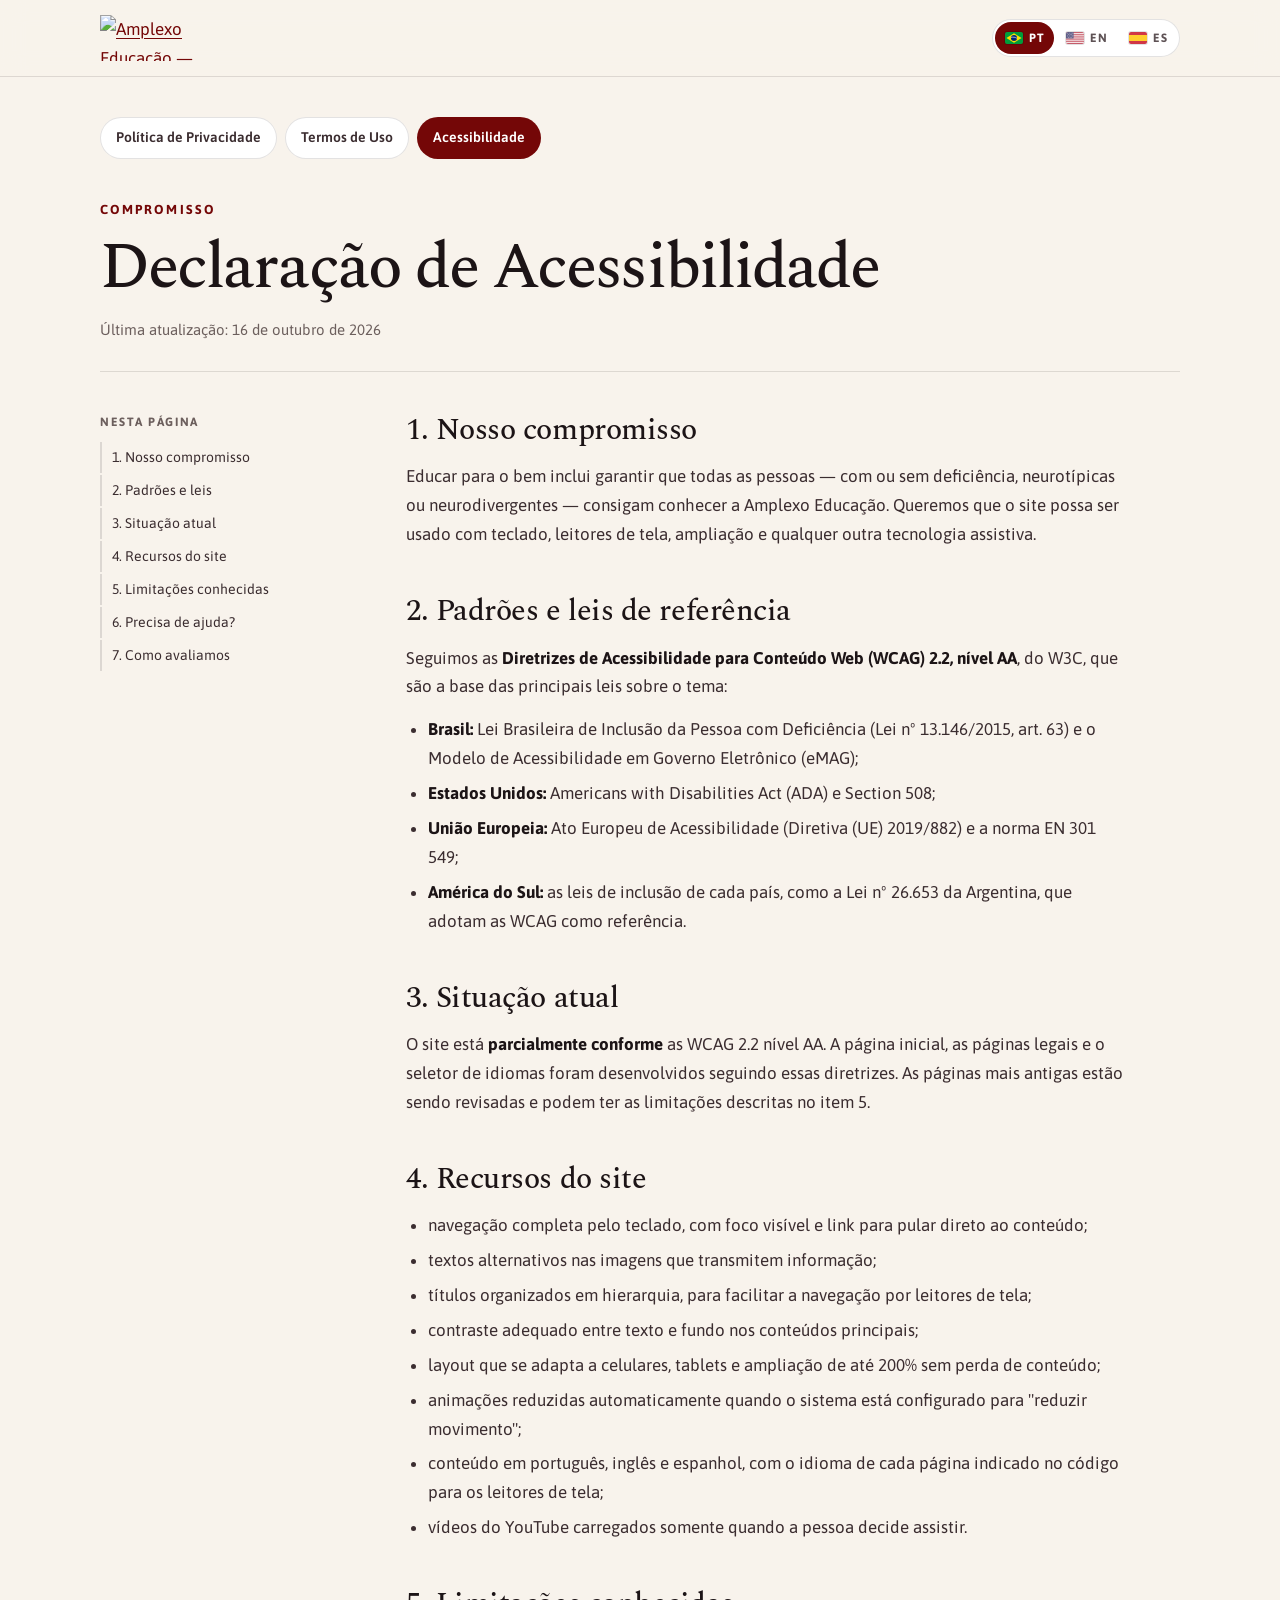
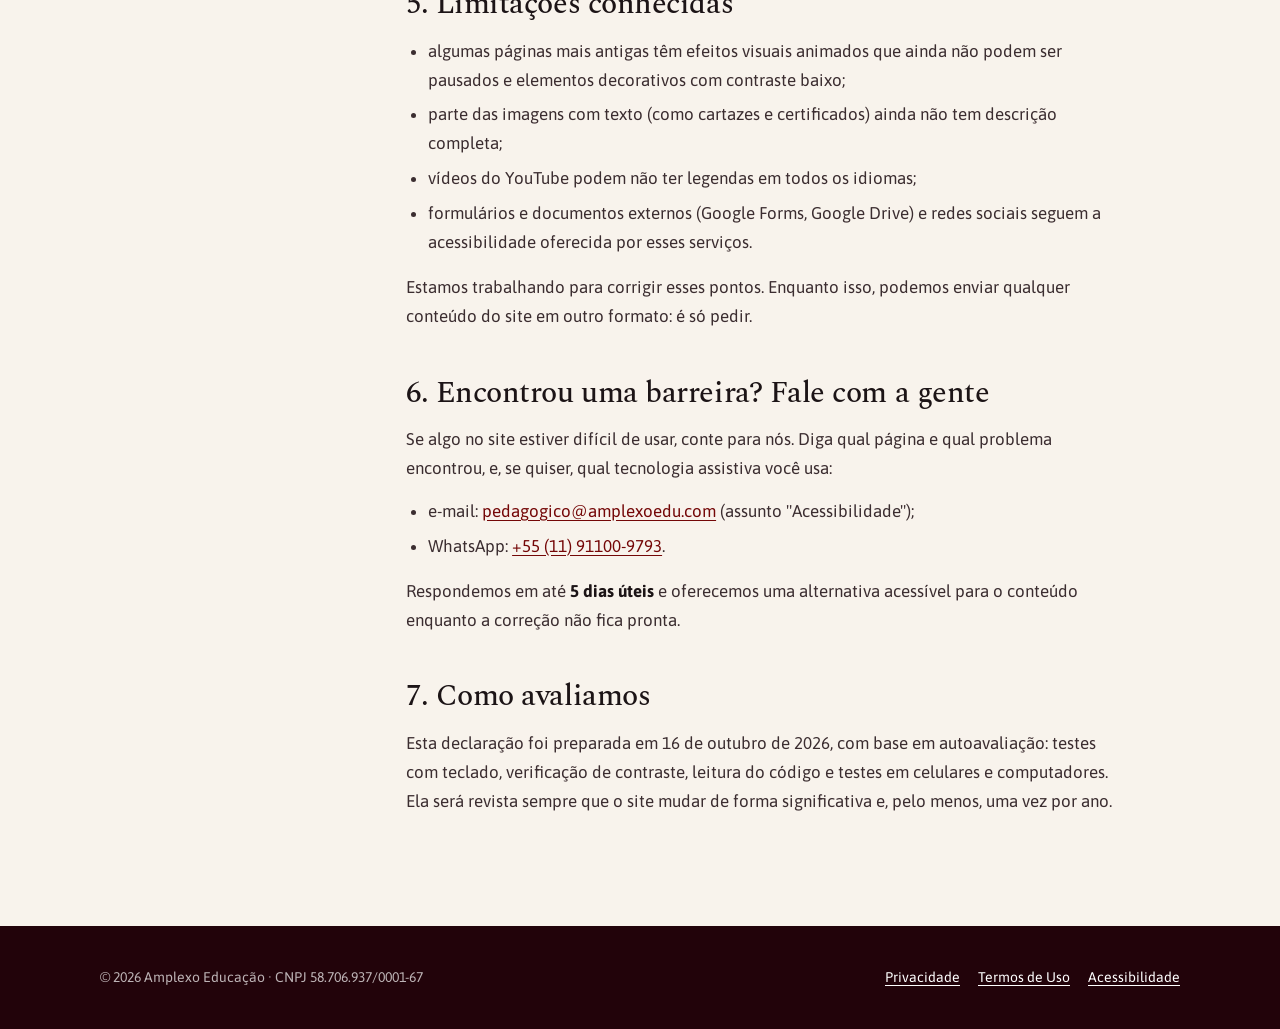
==== acessibilidade/index.html @ 41a7c073 "Site em português, inglês e espanhol, com páginas legais - Todas as páginas em PT (raiz), EN (en/) e" ====
<!doctype html>
<html lang="pt-BR">
<head>
  <meta charset="utf-8">
  <meta name="viewport" content="width=device-width, initial-scale=1">
  <title>Declaração de Acessibilidade | Amplexo Educação</title>
  <meta name="description" content="Compromisso da Amplexo Educação com um site acessível a todas as pessoas: padrões seguidos, recursos, limitações conhecidas e como pedir ajuda.">
  <link rel="canonical" href="https://amplexoedu.com/acessibilidade/">
  <link rel="icon" href="../assets/images/redlogo.png">
  <meta name="theme-color" content="#f8f3ec">
  <!-- idiomas:inicio -->
  <link rel="alternate" hreflang="pt-BR" href="https://amplexoedu.com/acessibilidade/">
  <link rel="alternate" hreflang="en" href="https://amplexoedu.com/en/accessibility/">
  <link rel="alternate" hreflang="es" href="https://amplexoedu.com/es/accesibilidad/">
  <link rel="alternate" hreflang="x-default" href="https://amplexoedu.com/en/accessibility/">
  <link rel="stylesheet" href="../css/global.css">
  <script src="../js/global.js"></script>
  <!-- idiomas:fim -->
  <link rel="stylesheet" href="../css/fonts.css">
  <link rel="stylesheet" href="../css/legal.css">
</head>
<body>
  <a class="skip-link" href="#conteudo">Ir para o conteúdo</a>

  <header class="legal-top">
    <div class="legal-shell legal-top-inner">
      <a class="legal-brand" href="../"><img src="../assets/images/amplexo-logo-full.png" alt="Amplexo Educação — página inicial" width="1590" height="731"></a>
      <!-- idioma:seletor --><nav class="lang-switch" aria-label="Escolher idioma"><a href="./" hreflang="pt-BR" lang="pt-BR" data-idioma="pt" aria-label="Português" title="Português" aria-current="true"><img src="../assets/flags/br.svg" alt="" width="18" height="13"><span>PT</span></a><a href="../en/accessibility/" hreflang="en" lang="en" data-idioma="en" aria-label="English" title="English"><img src="../assets/flags/us.svg" alt="" width="18" height="13"><span>EN</span></a><a href="../es/accesibilidad/" hreflang="es" lang="es" data-idioma="es" aria-label="Español" title="Español"><img src="../assets/flags/es.svg" alt="" width="18" height="13"><span>ES</span></a></nav><!-- /idioma:seletor -->
    </div>
  </header>

  <main id="conteudo" class="legal-shell">
    <nav class="legal-tabs" aria-label="Documentos legais">
      <a href="../privacidade/">Política de Privacidade</a>
      <a href="../termos/">Termos de Uso</a>
      <a href="../acessibilidade/" aria-current="page">Acessibilidade</a>
    </nav>

    <header class="legal-head">
      <p class="legal-kicker">Compromisso</p>
      <h1>Declaração de Acessibilidade</h1>
      <p class="legal-updated">Última atualização: <time datetime="2026-10-16">16 de outubro de 2026</time></p>
    </header>

    <div class="legal-body">
      <nav class="legal-toc" aria-label="Nesta página">
        <p>Nesta página</p>
        <ol>
          <li><a href="#compromisso">1. Nosso compromisso</a></li>
          <li><a href="#padroes">2. Padrões e leis</a></li>
          <li><a href="#situacao">3. Situação atual</a></li>
          <li><a href="#recursos">4. Recursos do site</a></li>
          <li><a href="#limitacoes">5. Limitações conhecidas</a></li>
          <li><a href="#ajuda">6. Precisa de ajuda?</a></li>
          <li><a href="#avaliacao">7. Como avaliamos</a></li>
        </ol>
      </nav>

      <div class="legal-content">
        <section id="compromisso">
          <h2>1. Nosso compromisso</h2>
          <p>Educar para o bem inclui garantir que todas as pessoas — com ou sem deficiência, neurotípicas ou neurodivergentes — consigam conhecer a Amplexo Educação. Queremos que o site possa ser usado com teclado, leitores de tela, ampliação e qualquer outra tecnologia assistiva.</p>
        </section>

        <section id="padroes">
          <h2>2. Padrões e leis de referência</h2>
          <p>Seguimos as <strong>Diretrizes de Acessibilidade para Conteúdo Web (WCAG) 2.2, nível AA</strong>, do W3C, que são a base das principais leis sobre o tema:</p>
          <ul>
            <li><strong>Brasil:</strong> Lei Brasileira de Inclusão da Pessoa com Deficiência (Lei nº 13.146/2015, art. 63) e o Modelo de Acessibilidade em Governo Eletrônico (eMAG);</li>
            <li><strong>Estados Unidos:</strong> Americans with Disabilities Act (ADA) e Section 508;</li>
            <li><strong>União Europeia:</strong> Ato Europeu de Acessibilidade (Diretiva (UE) 2019/882) e a norma EN 301 549;</li>
            <li><strong>América do Sul:</strong> as leis de inclusão de cada país, como a Lei nº 26.653 da Argentina, que adotam as WCAG como referência.</li>
          </ul>
        </section>

        <section id="situacao">
          <h2>3. Situação atual</h2>
          <p>O site está <strong>parcialmente conforme</strong> as WCAG 2.2 nível AA. A página inicial, as páginas legais e o seletor de idiomas foram desenvolvidos seguindo essas diretrizes. As páginas mais antigas estão sendo revisadas e podem ter as limitações descritas no item 5.</p>
        </section>

        <section id="recursos">
          <h2>4. Recursos do site</h2>
          <ul>
            <li>navegação completa pelo teclado, com foco visível e link para pular direto ao conteúdo;</li>
            <li>textos alternativos nas imagens que transmitem informação;</li>
            <li>títulos organizados em hierarquia, para facilitar a navegação por leitores de tela;</li>
            <li>contraste adequado entre texto e fundo nos conteúdos principais;</li>
            <li>layout que se adapta a celulares, tablets e ampliação de até 200% sem perda de conteúdo;</li>
            <li>animações reduzidas automaticamente quando o sistema está configurado para "reduzir movimento";</li>
            <li>conteúdo em português, inglês e espanhol, com o idioma de cada página indicado no código para os leitores de tela;</li>
            <li>vídeos do YouTube carregados somente quando a pessoa decide assistir.</li>
          </ul>
        </section>

        <section id="limitacoes">
          <h2>5. Limitações conhecidas</h2>
          <ul>
            <li>algumas páginas mais antigas têm efeitos visuais animados que ainda não podem ser pausados e elementos decorativos com contraste baixo;</li>
            <li>parte das imagens com texto (como cartazes e certificados) ainda não tem descrição completa;</li>
            <li>vídeos do YouTube podem não ter legendas em todos os idiomas;</li>
            <li>formulários e documentos externos (Google Forms, Google Drive) e redes sociais seguem a acessibilidade oferecida por esses serviços.</li>
          </ul>
          <p>Estamos trabalhando para corrigir esses pontos. Enquanto isso, podemos enviar qualquer conteúdo do site em outro formato: é só pedir.</p>
        </section>

        <section id="ajuda">
          <h2>6. Encontrou uma barreira? Fale com a gente</h2>
          <p>Se algo no site estiver difícil de usar, conte para nós. Diga qual página e qual problema encontrou, e, se quiser, qual tecnologia assistiva você usa:</p>
          <ul>
            <li>e-mail: <a href="mailto:pedagogico@amplexoedu.com">pedagogico@amplexoedu.com</a> (assunto "Acessibilidade");</li>
            <li>WhatsApp: <a href="https://wa.me/5511911009793">+55 (11) 91100-9793</a>.</li>
          </ul>
          <p>Respondemos em até <strong>5 dias úteis</strong> e oferecemos uma alternativa acessível para o conteúdo enquanto a correção não fica pronta.</p>
        </section>

        <section id="avaliacao">
          <h2>7. Como avaliamos</h2>
          <p>Esta declaração foi preparada em 16 de outubro de 2026, com base em autoavaliação: testes com teclado, verificação de contraste, leitura do código e testes em celulares e computadores. Ela será revista sempre que o site mudar de forma significativa e, pelo menos, uma vez por ano.</p>
        </section>
      </div>
    </div>
  </main>

  <footer class="legal-footer">
    <div class="legal-shell">
      <span>© 2026 Amplexo Educação · CNPJ 58.706.937/0001-67</span>
      <nav aria-label="Informações legais">
        <a href="../privacidade/">Privacidade</a>
        <a href="../termos/">Termos de Uso</a>
        <a href="../acessibilidade/">Acessibilidade</a>
      </nav>
    </div>
  </footer>
</body>
</html>
---- css/global.css ----
/* Amplexo Educação — estilos comuns: seletor de idioma e capa de vídeo do YouTube */

/* ---------- Seletor de idioma ---------- */
.lang-switch {
  --ls-bg: rgba(255, 255, 255, .08);
  --ls-border: rgba(255, 255, 255, .22);
  --ls-hover: rgba(255, 255, 255, .14);
  --ls-active-bg: #fff;
  --ls-active-fg: #740707;
  display: inline-flex; align-items: center; gap: 2px; flex: none;
  padding: 3px; border-radius: 999px;
  background: var(--ls-bg); box-shadow: inset 0 0 0 1px var(--ls-border);
  font-family: inherit; font-size: 12px; font-weight: 700; letter-spacing: .04em; line-height: 1;
}
.lang-switch a {
  display: inline-flex; align-items: center; gap: 6px;
  min-height: 32px; padding: 0 10px; border-radius: 999px;
  color: inherit; text-decoration: none; opacity: .82;
  transition: background .25s, color .25s, opacity .25s;
}
.lang-switch a:hover { opacity: 1; background: var(--ls-hover); }
.lang-switch a[aria-current="true"] { opacity: 1; background: var(--ls-active-bg); color: var(--ls-active-fg); }
.lang-switch a:focus-visible { outline: 2px solid currentColor; outline-offset: 2px; }
.lang-switch img { display: block; width: 18px; height: auto; border-radius: 2px; box-shadow: 0 0 0 1px rgba(0, 0, 0, .14); }
@media (max-width: 520px) {
  .lang-switch a { padding: 0 7px; }
  .lang-switch a span { display: none; } /* no celular, só as bandeiras (o nome do idioma continua no aria-label) */
}

/* Nova página inicial: branco sobre o hero escuro, vinho quando a barra fica clara */
.nav .lang-switch { color: #fff; }
.nav.is-scrolled .lang-switch {
  --ls-bg: rgba(116, 7, 7, .05); --ls-border: rgba(116, 7, 7, .16); --ls-hover: rgba(116, 7, 7, .08);
  --ls-active-bg: #740707; --ls-active-fg: #fff;
  color: #3b2d30;
}
.menu-open .nav .lang-switch { --ls-bg: rgba(255, 255, 255, .08); --ls-border: rgba(255, 255, 255, .22); --ls-active-bg: #fff; --ls-active-fg: #740707; color: #fff; }

/* Páginas do Clube Amplexo (tema claro/escuro do styles.css) */
.nav-controls .lang-switch {
  --ls-bg: var(--card); --ls-border: var(--glass-border); --ls-hover: var(--primary-dim);
  --ls-active-bg: var(--primary); --ls-active-fg: #fff;
  border-radius: 8px; color: var(--text); font-family: 'Outfit', sans-serif;
}
.nav-controls .lang-switch a { border-radius: 6px; }

/* Jornal Amplexo */
.topbar .lang-switch {
  --ls-bg: transparent; --ls-border: rgba(116, 7, 7, .18); --ls-hover: rgba(116, 7, 7, .07);
  --ls-active-bg: #740707; --ls-active-fg: #fff;
  justify-self: end; color: #740707;
}
.topbar-inner:has(.lang-switch) { grid-template-columns: 1fr auto 1fr; }
.topbar .edition { display: none; }

/* Páginas legais */
.legal-top .lang-switch {
  --ls-bg: #fff; --ls-border: rgba(28, 20, 22, .12); --ls-hover: rgba(116, 7, 7, .06);
  --ls-active-bg: #740707; --ls-active-fg: #fff;
  color: #3b2d30;
}

/* ---------- Vídeo do YouTube: capa que só carrega o player ao clicar ---------- */
.yt-facade {
  position: absolute; inset: 0; width: 100%; height: 100%;
  display: grid; place-items: center; align-content: center; gap: 10px;
  padding: 16px; border: 0; cursor: pointer;
  background: #000; color: #fff; font: inherit; text-align: center;
  overflow: hidden;
}
.yt-facade img { position: absolute; inset: 0; width: 100%; height: 100%; object-fit: cover; opacity: .72; transition: opacity .3s, transform .6s; }
.yt-facade:hover img, .yt-facade:focus-visible img { opacity: .55; transform: scale(1.03); }
.yt-facade-play {
  position: relative; display: grid; place-items: center; width: 68px; height: 48px; border-radius: 14px;
  background: #e00; box-shadow: 0 8px 24px rgba(0, 0, 0, .4); transition: transform .3s;
}
.yt-facade-play::before { content: ""; margin-left: 4px; border-style: solid; border-width: 10px 0 10px 17px; border-color: transparent transparent transparent #fff; }
.yt-facade:hover .yt-facade-play { transform: scale(1.08); }
.yt-facade-aviso {
  position: relative; max-width: 30ch; font-size: 12px; line-height: 1.4; font-weight: 500;
  text-shadow: 0 1px 6px rgba(0, 0, 0, .8);
}
.yt-facade:focus-visible { outline: 3px solid #fff; outline-offset: -3px; }
.yt-player { position: absolute; inset: 0; width: 100%; height: 100%; border: 0; }

@media (prefers-reduced-motion: reduce) {
  .lang-switch a, .yt-facade img, .yt-facade-play { transition: none; }
}

/* Páginas do Clube: em tablets (769–1024 px) o menu completo + seletor não cabem na barra.
   Mesmo comportamento do celular (menu "hambúrguer"), que antes só valia até 768 px. */
@media (min-width: 769px) and (max-width: 1024px) {
  .navbar .ctrl-btn.nav-toggle { display: inline-flex; }
  .navbar .nav-controls { margin-left: auto; gap: 8px; }
  .navbar .nav-menu { position: absolute; top: calc(100% + 10px); left: 16px; right: 16px; margin: 0; padding: 10px; flex-direction: column; align-items: stretch; gap: 8px; border: 1px solid var(--glass-border); border-radius: 12px; background: var(--card); box-shadow: var(--shadow); opacity: 0; visibility: hidden; pointer-events: none; transform: translateY(-8px); transition: .25s var(--ease); z-index: 1001; }
  .navbar .nav-menu.open { opacity: 1; visibility: visible; pointer-events: auto; transform: translateY(0); }
  .navbar .nav-link { width: 100%; justify-content: flex-start; padding: 11px 12px; font-size: .78rem; letter-spacing: .5px; }
  .navbar .nav-item { width: 100%; flex-direction: column; align-items: stretch; }
  .navbar .nav-item-has-submenu > .nav-link::after { margin-left: auto; }
  .navbar .nav-submenu { position: static; min-width: 0; margin-top: 6px; padding: 0 0 0 12px; border: none; border-radius: 0; background: transparent; box-shadow: none; opacity: 1; visibility: visible; pointer-events: auto; transform: none; }
  .navbar .nav-sublink { width: 100%; justify-content: flex-start; padding: 10px 12px; font-size: .74rem; letter-spacing: .4px; background: rgba(255, 255, 255, .02); }
  [data-theme="light"] .navbar .nav-sublink { background: rgba(0, 0, 0, .02); }
}
---- css/fonts.css ----
/* Fontes hospedadas no próprio site (sem enviar dados dos visitantes ao Google).
   Asap, Cormorant Garamond, Outfit e Spectral — SIL Open Font License 1.1 (https://openfontlicense.org). */
@font-face{font-family:'Asap';font-style:normal;font-weight:400 700;font-display:swap;src:url(../assets/fonts/asap-variable.woff2) format('woff2');unicode-range:U+0000-00FF, U+0131, U+0152-0153, U+02BB-02BC, U+02C6, U+02DA, U+02DC, U+0304, U+0308, U+0329, U+2000-206F, U+20AC, U+2122, U+2191, U+2193, U+2212, U+2215, U+FEFF, U+FFFD}
@font-face{font-family:'Cormorant Garamond';font-style:normal;font-weight:500 700;font-display:swap;src:url(../assets/fonts/cormorant-garamond-variable.woff2) format('woff2');unicode-range:U+0000-00FF, U+0131, U+0152-0153, U+02BB-02BC, U+02C6, U+02DA, U+02DC, U+0304, U+0308, U+0329, U+2000-206F, U+20AC, U+2122, U+2191, U+2193, U+2212, U+2215, U+FEFF, U+FFFD}
@font-face{font-family:'Outfit';font-style:normal;font-weight:300 800;font-display:swap;src:url(../assets/fonts/outfit-variable.woff2) format('woff2');unicode-range:U+0000-00FF, U+0131, U+0152-0153, U+02BB-02BC, U+02C6, U+02DA, U+02DC, U+0304, U+0308, U+0329, U+2000-206F, U+20AC, U+2122, U+2191, U+2193, U+2212, U+2215, U+FEFF, U+FFFD}
@font-face{font-family:'Spectral';font-style:italic;font-weight:400;font-display:swap;src:url(../assets/fonts/spectral-italic-400.woff2) format('woff2');unicode-range:U+0000-00FF, U+0131, U+0152-0153, U+02BB-02BC, U+02C6, U+02DA, U+02DC, U+0304, U+0308, U+0329, U+2000-206F, U+20AC, U+2122, U+2191, U+2193, U+2212, U+2215, U+FEFF, U+FFFD}
@font-face{font-family:'Spectral';font-style:italic;font-weight:500;font-display:swap;src:url(../assets/fonts/spectral-italic-500.woff2) format('woff2');unicode-range:U+0000-00FF, U+0131, U+0152-0153, U+02BB-02BC, U+02C6, U+02DA, U+02DC, U+0304, U+0308, U+0329, U+2000-206F, U+20AC, U+2122, U+2191, U+2193, U+2212, U+2215, U+FEFF, U+FFFD}
@font-face{font-family:'Spectral';font-style:normal;font-weight:400;font-display:swap;src:url(../assets/fonts/spectral-400.woff2) format('woff2');unicode-range:U+0000-00FF, U+0131, U+0152-0153, U+02BB-02BC, U+02C6, U+02DA, U+02DC, U+0304, U+0308, U+0329, U+2000-206F, U+20AC, U+2122, U+2191, U+2193, U+2212, U+2215, U+FEFF, U+FFFD}
@font-face{font-family:'Spectral';font-style:normal;font-weight:500;font-display:swap;src:url(../assets/fonts/spectral-500.woff2) format('woff2');unicode-range:U+0000-00FF, U+0131, U+0152-0153, U+02BB-02BC, U+02C6, U+02DA, U+02DC, U+0304, U+0308, U+0329, U+2000-206F, U+20AC, U+2122, U+2191, U+2193, U+2212, U+2215, U+FEFF, U+FFFD}
@font-face{font-family:'Spectral';font-style:normal;font-weight:600;font-display:swap;src:url(../assets/fonts/spectral-600.woff2) format('woff2');unicode-range:U+0000-00FF, U+0131, U+0152-0153, U+02BB-02BC, U+02C6, U+02DA, U+02DC, U+0304, U+0308, U+0329, U+2000-206F, U+20AC, U+2122, U+2191, U+2193, U+2212, U+2215, U+FEFF, U+FFFD}
@font-face{font-family:'Spectral';font-style:normal;font-weight:700;font-display:swap;src:url(../assets/fonts/spectral-700.woff2) format('woff2');unicode-range:U+0000-00FF, U+0131, U+0152-0153, U+02BB-02BC, U+02C6, U+02DA, U+02DC, U+0304, U+0308, U+0329, U+2000-206F, U+20AC, U+2122, U+2191, U+2193, U+2212, U+2215, U+FEFF, U+FFFD}
---- css/legal.css ----
/* Amplexo Educação — páginas legais (Privacidade, Termos de Uso, Acessibilidade) */
:root {
  --paper: #f8f3ec; --card: #fff; --ink: #1c1416; --ink-2: #3b2d30; --muted: #6c5f5d;
  --wine: #740707; --wine-deep: #22030a; --amber: #e59a16; --line: rgba(28, 20, 22, .12);
  --serif: "Spectral", Georgia, "Times New Roman", serif;
  --sans: "Asap", system-ui, -apple-system, "Segoe UI", Arial, sans-serif;
}
*, *::before, *::after { box-sizing: border-box; }
html { -webkit-text-size-adjust: 100%; scroll-behavior: smooth; }
@media (prefers-reduced-motion: reduce) { html { scroll-behavior: auto; } }
body { margin: 0; background: var(--paper); color: var(--ink); font: 17px/1.7 var(--sans); -webkit-font-smoothing: antialiased; }
img { display: block; max-width: 100%; height: auto; }
a { color: var(--wine); text-underline-offset: 3px; }
a:hover { text-decoration-thickness: 2px; }
:focus-visible { outline: 2px solid var(--amber); outline-offset: 3px; border-radius: 4px; }
.skip-link { position: fixed; z-index: 10; top: 10px; left: 10px; padding: 10px 16px; border-radius: 999px; background: #fff; color: var(--wine); font-weight: 700; transform: translateY(-160%); transition: transform .3s; }
.skip-link:focus { transform: none; }

.legal-shell { width: min(1080px, calc(100% - 40px)); margin-inline: auto; }

/* Topo */
.legal-top { position: sticky; top: 0; z-index: 5; background: rgba(248, 243, 236, .9); backdrop-filter: blur(12px); -webkit-backdrop-filter: blur(12px); border-bottom: 1px solid var(--line); }
.legal-top-inner { display: flex; align-items: center; justify-content: space-between; gap: 16px; min-height: 76px; }
.legal-brand img { width: auto; height: 46px; }

/* Abas entre os documentos */
.legal-tabs { display: flex; flex-wrap: wrap; gap: 8px; margin: 40px 0 0; }
.legal-tabs a { padding: 9px 16px; border-radius: 999px; background: var(--card); box-shadow: inset 0 0 0 1px var(--line); color: var(--ink-2); font-size: 14px; font-weight: 600; text-decoration: none; }
.legal-tabs a:hover { box-shadow: inset 0 0 0 1px var(--wine); color: var(--wine); }
.legal-tabs a[aria-current="page"] { background: var(--wine); box-shadow: none; color: #fff; }

/* Cabeçalho do documento */
.legal-head { padding: 40px 0 28px; border-bottom: 1px solid var(--line); }
.legal-kicker { margin: 0 0 14px; color: var(--wine); font-size: 13px; font-weight: 700; letter-spacing: .16em; text-transform: uppercase; }
.legal-head h1 { margin: 0; font: 500 clamp(2.4rem, 6vw, 4rem)/1.04 var(--serif); letter-spacing: -.03em; }
.legal-updated { margin: 16px 0 0; color: var(--muted); font-size: 15px; }

/* Corpo: sumário à esquerda (desktop), texto à direita */
.legal-body { display: grid; grid-template-columns: 250px minmax(0, 1fr); gap: 56px; padding: 40px 0 96px; }
.legal-toc { position: sticky; top: 100px; align-self: start; font-size: 14px; }
.legal-toc p { margin: 0 0 10px; color: var(--muted); font-size: 12px; font-weight: 700; letter-spacing: .14em; text-transform: uppercase; }
.legal-toc ol { margin: 0; padding: 0; list-style: none; display: grid; gap: 2px; }
.legal-toc a { display: block; padding: 6px 10px; border-left: 2px solid var(--line); color: var(--ink-2); text-decoration: none; line-height: 1.35; }
.legal-toc a:hover { border-color: var(--wine); color: var(--wine); }

.legal-content { max-width: 720px; }
.legal-content > section { scroll-margin-top: 96px; }
.legal-content > section + section { margin-top: 44px; }
.legal-content h2 { margin: 0 0 14px; font: 500 clamp(1.5rem, 2.6vw, 1.9rem)/1.2 var(--serif); letter-spacing: -.015em; }
.legal-content h3 { margin: 26px 0 8px; font-size: 1.05rem; font-weight: 700; }
.legal-content p, .legal-content li { color: var(--ink-2); }
.legal-content p { margin: 0 0 14px; }
.legal-content ul, .legal-content ol { margin: 0 0 16px; padding-left: 1.3em; }
.legal-content li + li { margin-top: 6px; }
.legal-content strong { color: var(--ink); }

.legal-summary { margin: 0 0 44px; padding: 26px 28px; border-radius: 22px; background: var(--card); box-shadow: inset 0 0 0 1px var(--line); }
.legal-summary h2 { font-size: 1.35rem; }
.legal-summary ul { margin: 0; padding: 0; list-style: none; display: grid; gap: 10px; }
.legal-summary li { position: relative; padding-left: 30px; }
.legal-summary li::before { content: ""; position: absolute; left: 0; top: .45em; width: 18px; height: 18px; border-radius: 50%; background: var(--wine) url("data:image/svg+xml,%3Csvg xmlns='http://www.w3.org/2000/svg' viewBox='0 0 24 24' fill='none' stroke='%23fff' stroke-width='3' stroke-linecap='round' stroke-linejoin='round'%3E%3Cpath d='m6 12 4 4 8-8'/%3E%3C/svg%3E") center/12px no-repeat; }

.table-wrap { overflow-x: auto; margin: 0 0 16px; border-radius: 16px; box-shadow: inset 0 0 0 1px var(--line); background: var(--card); }
.legal-content table { width: 100%; min-width: 560px; border-collapse: collapse; font-size: 15px; }
.legal-content th, .legal-content td { padding: 12px 14px; text-align: left; vertical-align: top; border-bottom: 1px solid var(--line); }
.legal-content th { color: var(--ink); font-size: 13px; letter-spacing: .04em; text-transform: uppercase; }
.legal-content tr:last-child td { border-bottom: 0; }

.legal-note { padding: 16px 18px; border-left: 3px solid var(--amber); border-radius: 0 12px 12px 0; background: rgba(229, 154, 22, .08); }

/* Dados que a empresa ainda precisa preencher */
mark.preencher { padding: 1px 6px; border-radius: 4px; background: #ffe58a; color: #5a3b00; font-weight: 700; box-shadow: inset 0 0 0 1px #e8c34a; }

/* Rodapé */
.legal-footer { padding: 40px 0; background: var(--wine-deep); color: rgba(255, 255, 255, .7); font-size: 14px; }
.legal-footer .legal-shell { display: flex; flex-wrap: wrap; justify-content: space-between; gap: 12px 24px; }
.legal-footer a { color: #fff; }
.legal-footer nav { display: flex; flex-wrap: wrap; gap: 6px 18px; }

@media (max-width: 860px) {
  .legal-body { grid-template-columns: 1fr; gap: 28px; padding-top: 28px; }
  .legal-toc { position: static; padding: 18px 20px; border-radius: 18px; background: var(--card); box-shadow: inset 0 0 0 1px var(--line); }
}
@media (max-width: 520px) {
  body { font-size: 16px; }
  .legal-shell { width: calc(100% - 32px); }
  .legal-brand img { height: 38px; }
}
@media print {
  .legal-top, .legal-tabs, .legal-toc, .legal-footer, .skip-link { display: none; }
  body { background: #fff; font-size: 12pt; }
  .legal-body { display: block; padding: 0; }
  a { color: inherit; }
}
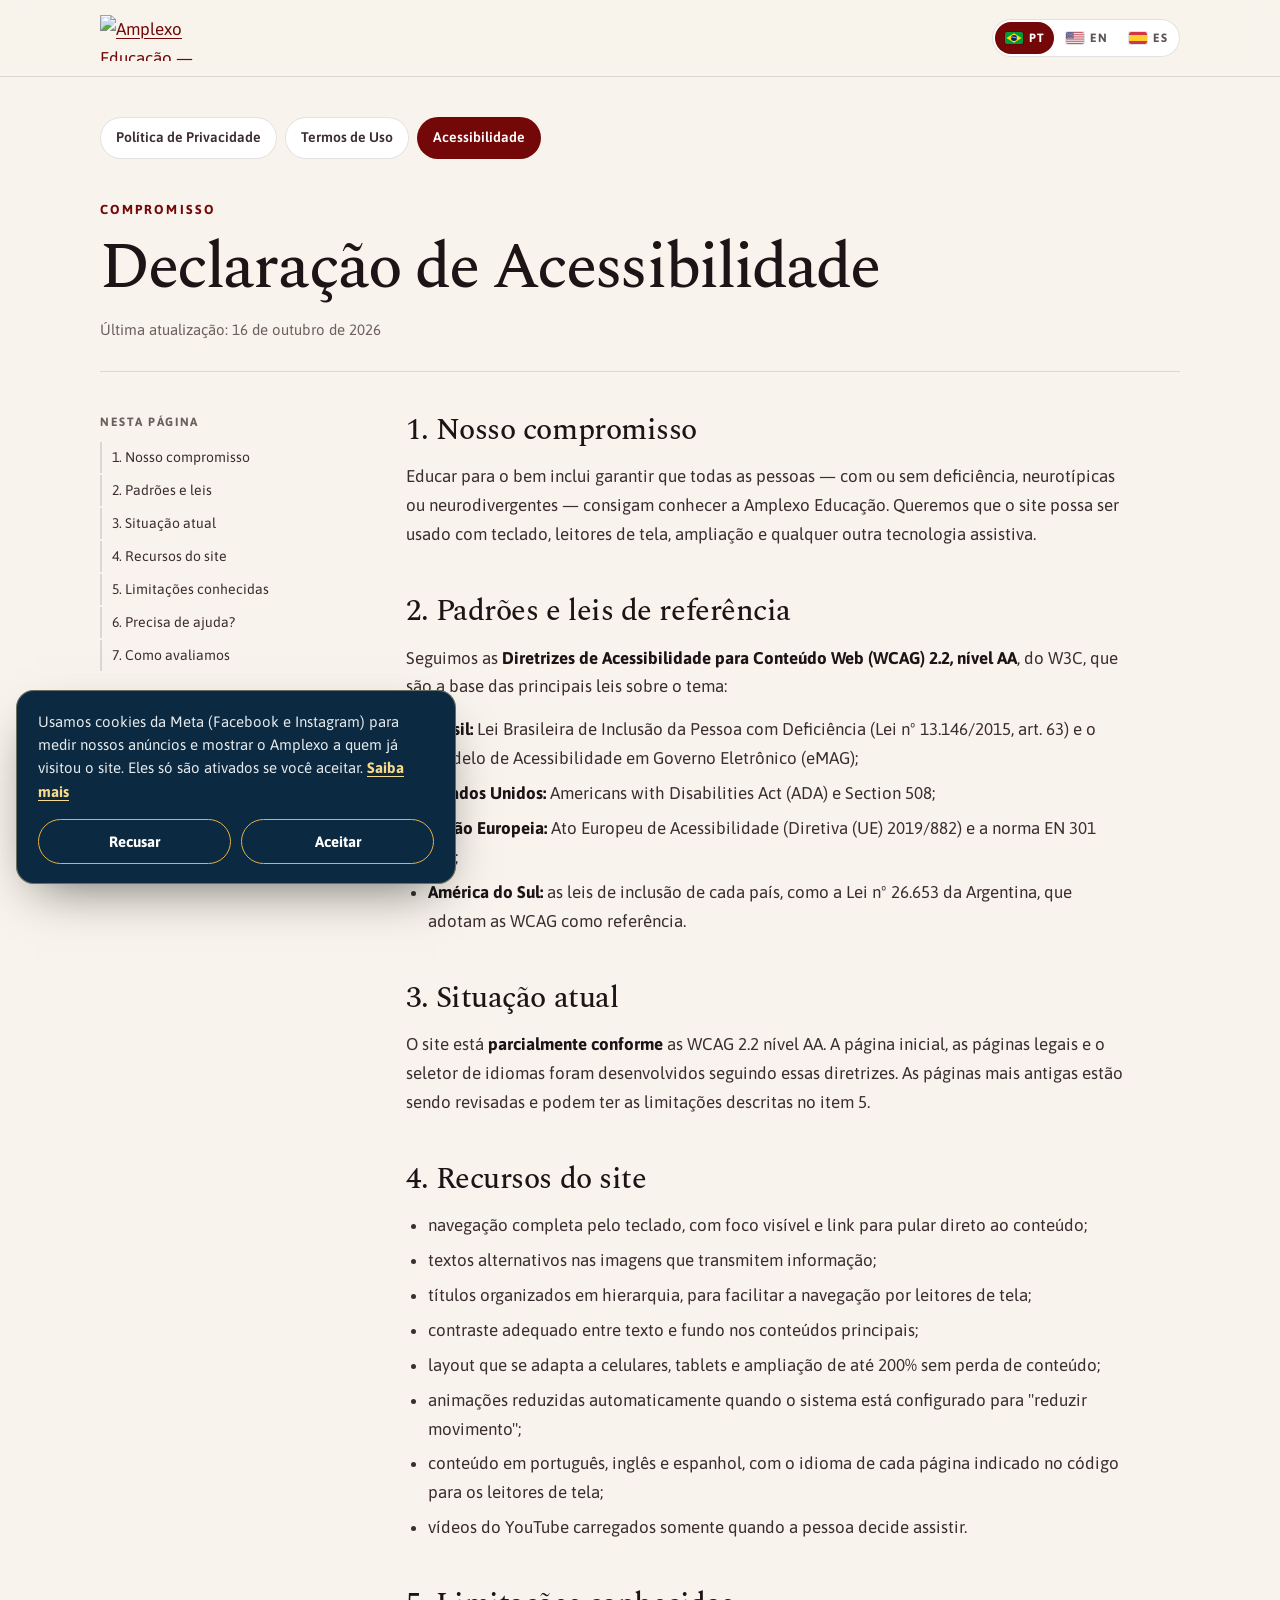
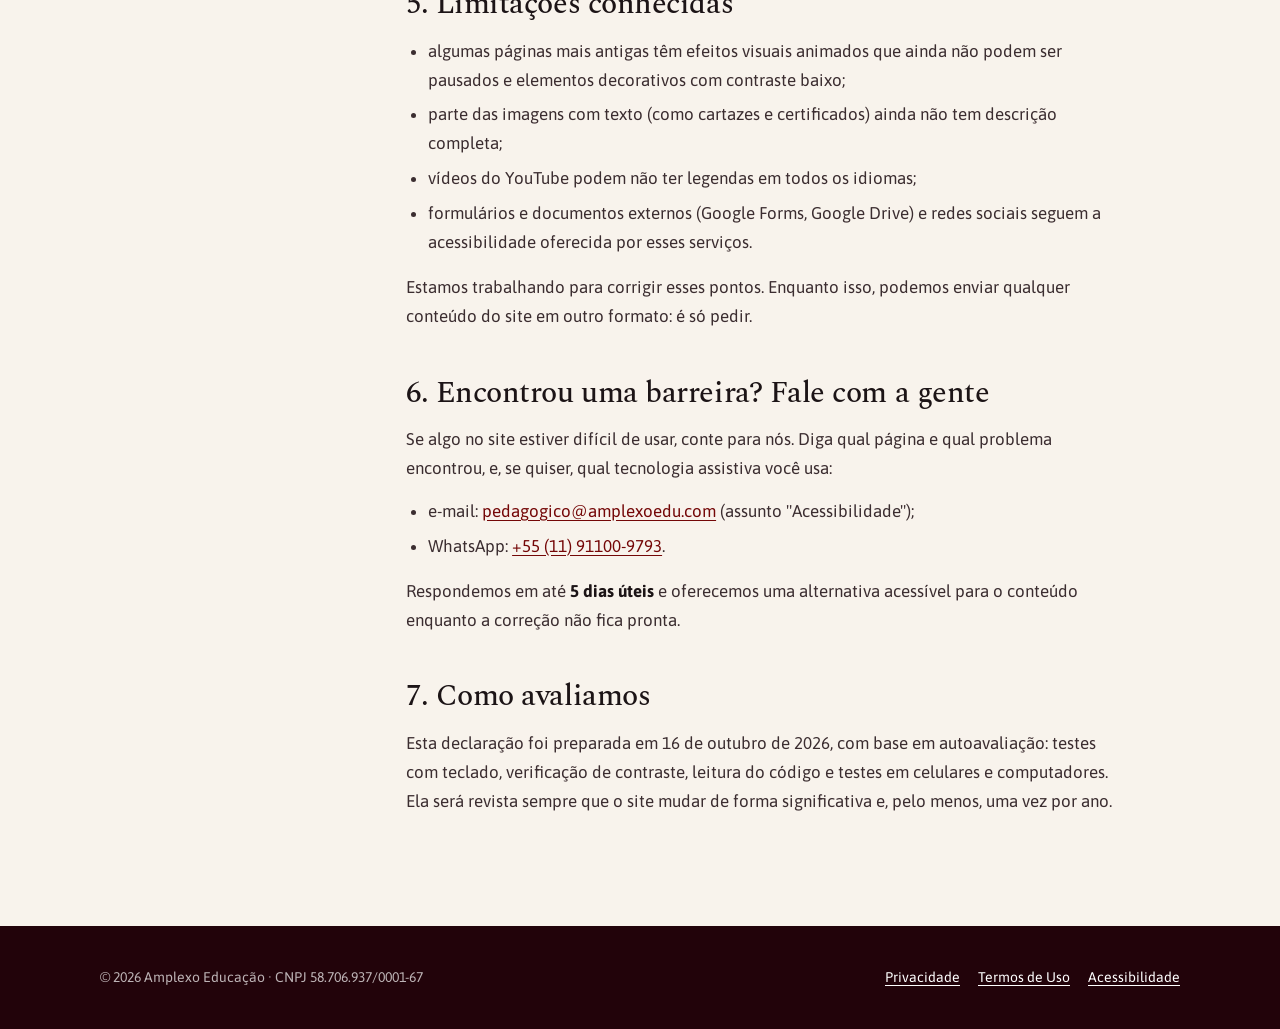
==== commit 77599a14: "feat: adiciona Pixel da Meta com aviso de cookies e atualiza a politica de privacidade - js/cookies." ====
--- a/acessibilidade/index.html
+++ b/acessibilidade/index.html
@@ -15,6 +15,7 @@
   <link rel="alternate" hreflang="x-default" href="https://amplexoedu.com/en/accessibility/">
   <link rel="stylesheet" href="../css/global.css">
   <script src="../js/global.js"></script>
+  <script src="../js/cookies.js" defer></script>
   <!-- idiomas:fim -->
   <link rel="stylesheet" href="../css/fonts.css">
   <link rel="stylesheet" href="../css/legal.css">
--- a/css/legal.css
+++ b/css/legal.css
@@ -68,6 +68,11 @@
 
 .legal-note { padding: 16px 18px; border-left: 3px solid var(--amber); border-radius: 0 12px 12px 0; background: rgba(229, 154, 22, .08); }
 
+/* Botão que reabre o aviso de cookies (js/cookies.js); fica escondido sem JavaScript */
+.legal-button { display: inline-flex; align-items: center; min-height: 46px; padding: 10px 22px; border: 0; border-radius: 999px; background: var(--wine); color: #fff; font: 700 15px/1.2 var(--sans); cursor: pointer; }
+.legal-button:hover { background: var(--wine-deep); }
+.legal-button[hidden] { display: none; }
+
 /* Dados que a empresa ainda precisa preencher */
 mark.preencher { padding: 1px 6px; border-radius: 4px; background: #ffe58a; color: #5a3b00; font-weight: 700; box-shadow: inset 0 0 0 1px #e8c34a; }
 
@@ -87,7 +92,7 @@
   .legal-brand img { height: 38px; }
 }
 @media print {
-  .legal-top, .legal-tabs, .legal-toc, .legal-footer, .skip-link { display: none; }
+  .legal-top, .legal-tabs, .legal-toc, .legal-footer, .skip-link, .legal-button { display: none; }
   body { background: #fff; font-size: 12pt; }
   .legal-body { display: block; padding: 0; }
   a { color: inherit; }
